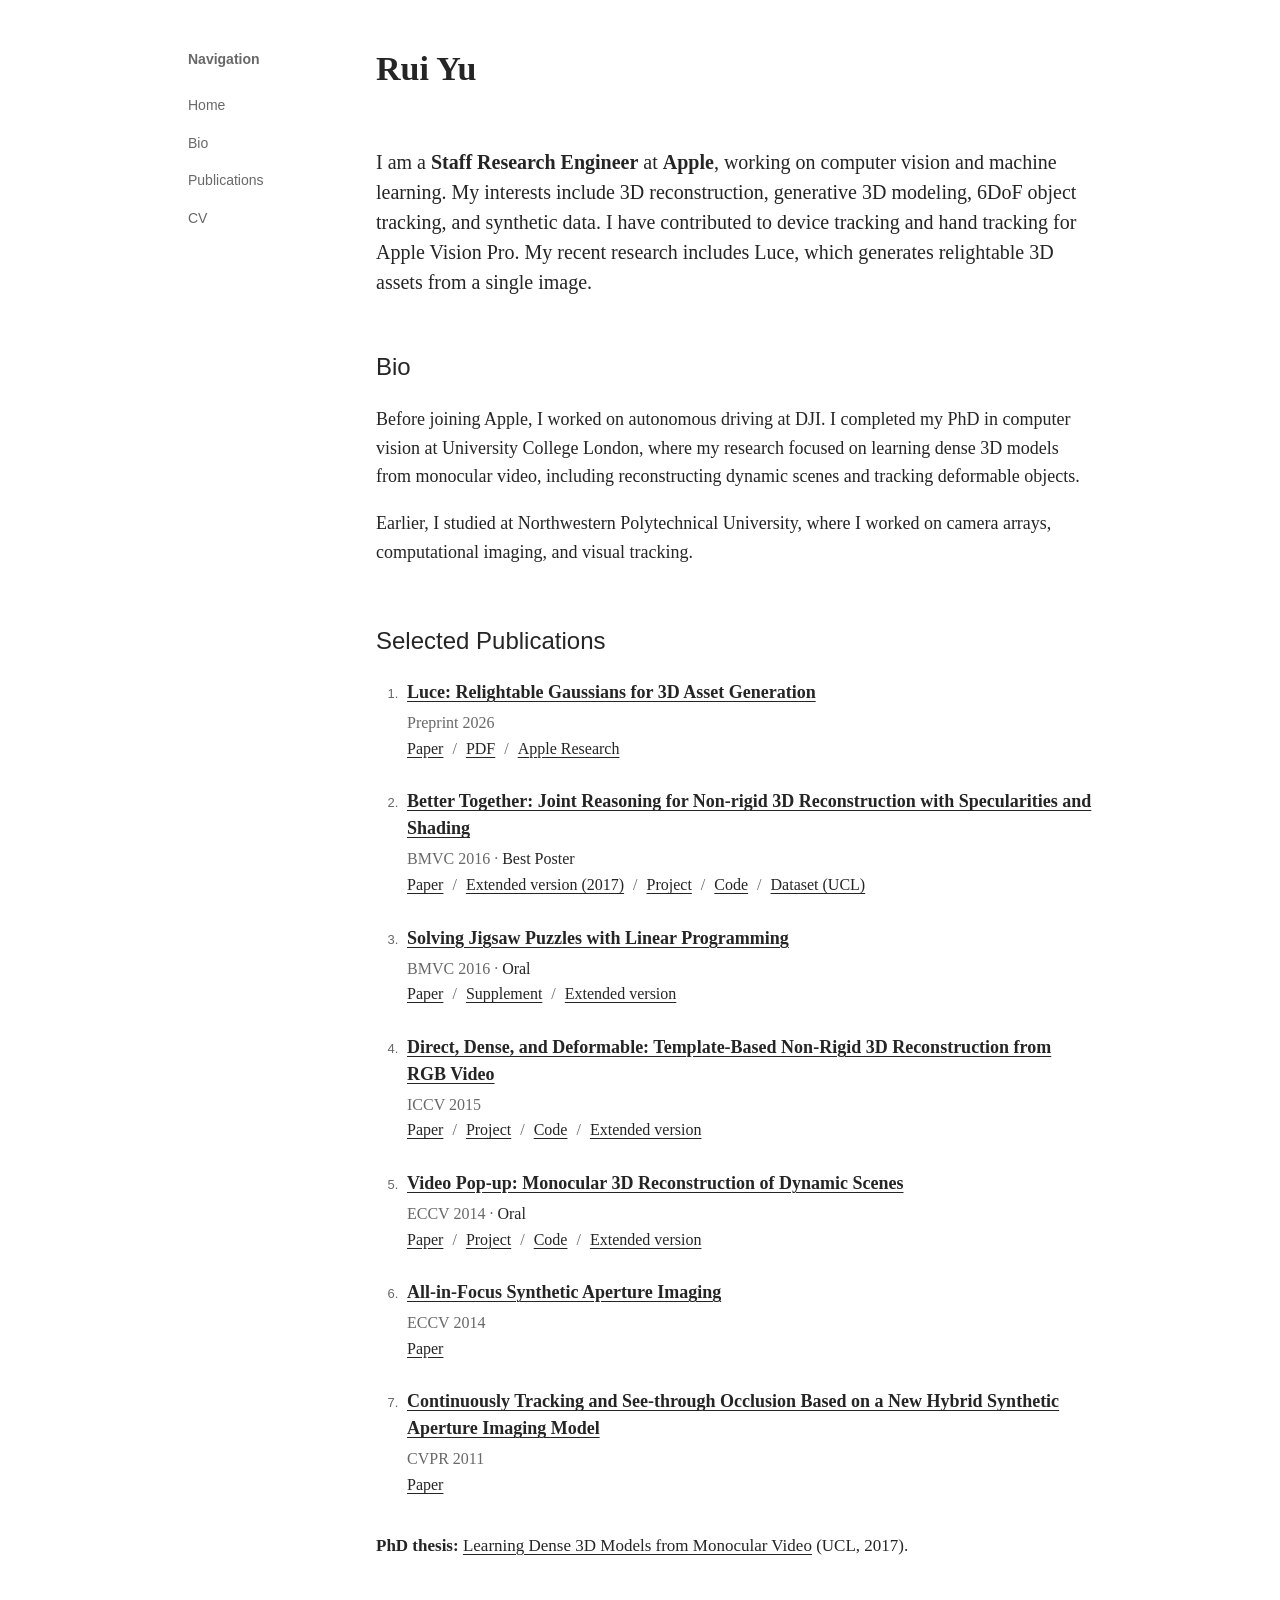
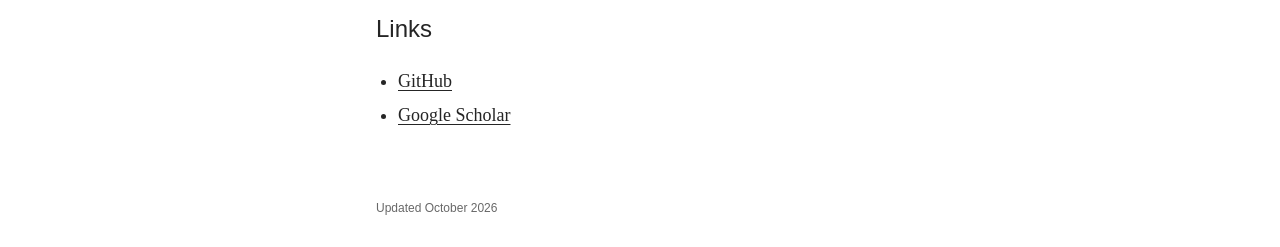
==== public/index.html @ 6ed042af "Regenerate homepage with approved intro and bio" ====
<!doctype html>
<html lang="en">
<head>
  <meta charset="utf-8">
  <meta name="viewport" content="width=device-width, initial-scale=1">
  <meta name="description" content="Rui Yu, Staff Research Engineer at Apple. 3D computer vision, machine learning, and selected publications.">
  <meta name="theme-color" content="#ffffff">
  <meta property="og:type" content="website">
  <meta property="og:title" content="Rui Yu — Computer Vision &amp; Machine Learning">
  <meta property="og:description" content="Rui Yu, Staff Research Engineer at Apple. 3D computer vision, machine learning, and selected publications.">
  <meta property="og:image" content="https://cvfish.github.io/ryu_files/circle.png">
  <meta property="og:url" content="https://cvfish.github.io/">
  <title>Rui Yu — Computer Vision &amp; Machine Learning</title>
  <link rel="canonical" href="https://cvfish.github.io/">
  <link rel="icon" href="assets/favicon.svg" type="image/svg+xml">
  <link rel="stylesheet" href="assets/site.css?v=2719c26b49f0">
  <script src="assets/site.js?v=1bf904010942" defer></script>
</head>
<body class="home-page">
  <a class="skip-link" href="#main">Skip to content</a>
  <div class="site-layout">
  <header class="site-header">
      <p class="nav-label">Navigation</p>
      <nav aria-label="Main navigation">
        <a href="index.html">Home</a>
        <a href="index.html#bio">Bio</a>
        <a href="index.html#publications">Publications</a>
        <a href="cv.html">CV</a>
      </nav>
  </header>
  <main id="main"><header class="home-header"><h1>Rui Yu</h1>
      <p class="intro">I am a <strong>Staff Research Engineer</strong> at <strong>Apple</strong>, working on computer vision and machine learning. My interests include 3D reconstruction, generative 3D modeling, 6DoF object tracking, and synthetic data. I have contributed to device tracking and hand tracking for Apple Vision Pro. My recent research includes Luce, which generates relightable 3D assets from a single image.</p></header>
    <section id="about"><h2 id="bio">Bio</h2><p>Before joining Apple, I worked on autonomous driving at DJI. I completed my PhD in computer vision at University College London, where my research focused on learning dense 3D models from monocular video, including reconstructing dynamic scenes and tracking deformable objects.</p><p>Earlier, I studied at Northwestern Polytechnical University, where I worked on camera arrays, computational imaging, and visual tracking.</p></section>
    <section id="research"><h2 id="publications">Selected Publications</h2>
      <ol class="publications"><li class="publication" id="luce" data-publication>
      <h3 class="pub-title"><a href="https://arxiv.org/abs/2608.23943">Luce: Relightable Gaussians for 3D Asset Generation</a></h3>
      <p class="pub-meta">Preprint 2026</p>
      <div class="pub-links"><a href="https://arxiv.org/abs/2608.23943">Paper</a><a href="https://arxiv.org/pdf/2608.23943">PDF</a><a href="https://machinelearning.apple.com/research/relightable-gaussians-3d-generation">Apple Research</a></div></li><li class="publication" id="better-together" data-publication>
      <h3 class="pub-title"><a href="projects/better-together/">Better Together: Joint Reasoning for Non-rigid 3D Reconstruction with Specularities and Shading</a></h3>
      <p class="pub-meta">BMVC 2016 · <span class="award">Best Poster</span></p>
      <div class="pub-links"><a href="papers/better_together.pdf">Paper</a><a href="https://arxiv.org/abs/1708.01654">Extended version (2017)</a><a href="projects/better-together/">Project</a><a href="https://github.com/qilon/PangaeaTracking">Code</a><a href="http://www0.cs.ucl.ac.uk/staff/Qi.Liu/bmvc16/synth_datasets.zip">Dataset (UCL)</a></div></li><li class="publication" id="jigsaw" data-publication>
      <h3 class="pub-title"><a href="papers/Jigsaw_final_compressed.pdf">Solving Jigsaw Puzzles with Linear Programming</a></h3>
      <p class="pub-meta">BMVC 2016 · <span class="award">Oral</span></p>
      <div class="pub-links"><a href="papers/Jigsaw_final_compressed.pdf">Paper</a><a href="papers/Jigsaw_sup_bmvc_final.pdf">Supplement</a><a href="https://arxiv.org/abs/1511.04472">Extended version</a></div></li><li class="publication" id="direct-dense-deformable" data-publication>
      <h3 class="pub-title"><a href="projects/direct-dense-deformable/">Direct, Dense, and Deformable: Template-Based Non-Rigid 3D Reconstruction from RGB Video</a></h3>
      <p class="pub-meta">ICCV 2015</p>
      <div class="pub-links"><a href="papers/direct_nrsfm.pdf">Paper</a><a href="projects/direct-dense-deformable/">Project</a><a href="https://github.com/cvfish/PangaeaTracking">Code</a><a href="papers/pami-compressed.pdf">Extended version</a></div></li><li class="publication" id="video-popup" data-publication>
      <h3 class="pub-title"><a href="projects/video-popup/">Video Pop-up: Monocular 3D Reconstruction of Dynamic Scenes</a></h3>
      <p class="pub-meta">ECCV 2014 · <span class="award">Oral</span></p>
      <div class="pub-links"><a href="papers/VideoPopup.pdf">Paper</a><a href="projects/video-popup/">Project</a><a href="https://github.com/cvfish/VideoPopup">Code</a><a href="papers/VideoPopup_pami-compressed.pdf">Extended version</a></div></li><li class="publication" id="all-in-focus" data-publication>
      <h3 class="pub-title"><a href="papers/AllSAI.pdf">All-in-Focus Synthetic Aperture Imaging</a></h3>
      <p class="pub-meta">ECCV 2014</p>
      <div class="pub-links"><a href="papers/AllSAI.pdf">Paper</a></div></li><li class="publication" id="hybrid-imaging" data-publication>
      <h3 class="pub-title"><a href="papers/CVPR2011.pdf">Continuously Tracking and See-through Occlusion Based on a New Hybrid Synthetic Aperture Imaging Model</a></h3>
      <p class="pub-meta">CVPR 2011</p>
      <div class="pub-links"><a href="papers/CVPR2011.pdf">Paper</a></div></li></ol>
      <p class="thesis"><strong>PhD thesis:</strong> <a href="papers/thesis_RuiYu.pdf">Learning Dense 3D Models from Monocular Video</a> (UCL, 2017).</p></section>
    <section class="links-section"><h2>Links</h2><ul>
      <li><a href="https://github.com/cvfish">GitHub</a></li>
      <li><a href="https://scholar.google.com/citations?user=M0xPL9cAAAAJ&amp;hl=en">Google Scholar</a></li>
    </ul></section></main>
  <footer class="site-footer">
    <p>Updated October 2026</p>
  </footer>
  </div>
</body>
</html>
---- public/assets/site.css ----
:root {
  color-scheme: light dark;
  --paper: #fff;
  --ink: #252525;
  --muted: #686868;
  --line: #dedede;
  --sans: -apple-system, BlinkMacSystemFont, "Segoe UI", Arial, sans-serif;
  --serif: Georgia, "Times New Roman", serif;
}
* { box-sizing: border-box; }
html { scroll-behavior: smooth; scroll-padding-top: 28px; }
body { margin: 0; background: var(--paper); color: var(--ink); font: 18px/1.6 var(--serif); }
a { color: inherit; text-decoration-thickness: 1px; text-underline-offset: 3px; }
a:hover { color: var(--muted); }
a:focus-visible, button:focus-visible { outline: 2px solid currentColor; outline-offset: 5px; }
button { font: inherit; cursor: pointer; }
img { display: block; max-width: 100%; height: auto; }
[hidden] { display: none !important; }
p { margin: 0 0 18px; }
h1 { font: 700 34px/1.25 var(--serif); margin: 0 0 28px; }
h2 { font: 500 24px/1.35 var(--sans); margin: 0 0 22px; }
h3 { font: 700 18px/1.5 var(--serif); margin: 0; }
section, [id] { scroll-margin-top: 28px; }
.site-layout { max-width: 952px; margin: 0 auto; padding: 48px 24px 30px; display: grid; grid-template-columns: 140px minmax(0, 1fr); column-gap: 48px; }
.site-header { align-self: start; position: sticky; top: 48px; font: 14px/1.6 var(--sans); color: var(--muted); }
.nav-label { font-weight: 600; margin: 0 0 24px; }
nav { display: flex; flex-direction: column; align-items: flex-start; gap: 15px; }
nav a { text-decoration: none; }
nav a:hover, nav a[aria-current] { text-decoration: underline; color: var(--ink); }
main { min-width: 0; }
.site-footer { grid-column: 2; margin-top: 64px; color: var(--muted); font: 12px/1.5 var(--sans); }
.site-footer p { margin: 0; }
.skip-link { position: absolute; left: 16px; top: -80px; padding: 8px 16px; background: var(--paper); z-index: 10; font-family: var(--sans); }
.skip-link:focus { top: 12px; }
.home-header h1 { margin-bottom: 56px; }
.home-header .intro { margin: 0; font-size: 20px; line-height: 1.5; }
.home-page section { margin-top: 54px; }
.home-page #research { margin-top: 58px; }
.publications { margin: 0; padding-left: 26px; }
.publication { padding-left: 5px; margin-bottom: 27px; }
.publication::marker { color: var(--muted); font: 13px var(--sans); }
.pub-title { margin: 0 0 4px; }
.pub-meta { margin: 0; font-size: 16px; color: var(--muted); }
.award { color: var(--ink); }
.pub-links { display: flex; flex-wrap: wrap; gap: 0; font-size: 16px; }
.pub-links a + a::before { content: "/"; display: inline-block; margin: 0 9px; color: var(--muted); text-decoration: none; }
.thesis { margin: 34px 0 0; font-size: 17px; }
.project-list { padding-left: 22px; margin: 0; }
.project-list li { padding-left: 4px; margin-bottom: 26px; }
.project-list p { margin: 5px 0; font-size: 16px; color: var(--muted); }
.project-list li > a { font-size: 16px; }
.links-section ul { margin: 0; padding-left: 22px; }
.links-section li { margin-bottom: 5px; }
.page-top, .detail-header { margin-bottom: 38px; }
.page-top h1 { margin: 25px 0 15px; }
.lead { font-size: 20px; }
.back-link { font: 14px/1.6 var(--sans); color: var(--muted); }
.cv-contact { display: flex; flex-wrap: wrap; column-gap: 18px; row-gap: 5px; font-size: 16px; }
.page-actions { display: flex; flex-wrap: wrap; align-items: center; gap: 12px 20px; margin-top: 22px; font-size: 14px; }
.print-button { border: 0; padding: 0; background: transparent; color: inherit; text-decoration: underline; text-underline-offset: 3px; }
.cv-section { padding: 26px 0; border-top: 1px solid var(--line); }
.cv-section > h2 { margin-bottom: 18px; font-size: 22px; }
.cv-item { margin-bottom: 22px; }
.cv-item:last-child { margin-bottom: 0; }
.cv-item h3 { font-size: 18px; }
.cv-item p { margin: 3px 0 0; font-size: 16px; }
.cv-date { color: var(--muted); font: 13px/1.6 var(--sans) !important; }
.cv-list { margin: 0; padding-left: 22px; font-size: 16px; }
.cv-list li { margin-bottom: 8px; }
.skills { font-size: 16px; margin: 0; }
.archive-note { padding-top: 24px; border-top: 1px solid var(--line); font-size: 14px; color: var(--muted); }
.eyebrow { font: 14px/1.6 var(--sans); color: var(--muted); }
.detail-header h1 { font-size: 32px; margin: 20px 0; }
.pub-authors { font-size: 17px; }
.detail-figure { margin: 0 0 38px; padding: 16px; background: #fff; border: 1px solid var(--line); }
.detail-figure img { max-height: 450px; width: 100%; object-fit: contain; }
.prose h2 { margin: 35px 0 18px; }
.video-link { display: block; margin-bottom: 20px; }
.video-link span { display: block; font-size: 14px; color: var(--muted); }
.detail-footer { border-top: 1px solid var(--line); margin-top: 40px; padding-top: 24px; font-size: 16px; }
@media (prefers-color-scheme: dark) {
  :root { --paper: #111; --ink: #d4d4d4; --muted: #a0a0a0; --line: #383838; }
}
@media (max-width: 720px) {
  .site-layout { display: block; padding: 24px 24px 28px; max-width: 680px; }
  .site-header { position: static; margin-bottom: 44px; }
  .nav-label { display: none; }
  nav { flex-direction: row; flex-wrap: wrap; gap: 12px 23px; font-size: 13px; }
  .home-header h1 { margin-bottom: 30px; }
  .home-header .intro { font-size: 19px; }
  .home-page section, .home-page #research { margin-top: 44px; }
  .site-footer { margin-top: 48px; }
  .publication { margin-bottom: 26px; padding-left: 2px; }
  .pub-title { font-size: 18px; }
  .detail-header h1 { font-size: 28px; }
}
@media (prefers-reduced-motion: reduce) { html { scroll-behavior: auto; } }
@media print {
  :root { color-scheme: light; --paper: #fff; --ink: #111; --muted: #444; --line: #ccc; }
  body { font-size: 10pt; }
  .site-layout { display: block; padding: 0; max-width: none; }
  .site-header, .site-footer, .skip-link, .page-actions, .back-link, .archive-note { display: none; }
  .page-top { margin-bottom: 18pt; }
  .page-top h1 { margin: 0 0 8pt; font-size: 28pt; }
  .lead { font-size: 12pt; }
  .cv-contact { font-size: 9pt; }
  .cv-section { padding: 14pt 0; }
  .cv-section h2 { font-size: 14pt; margin-bottom: 10pt; }
  .cv-item { margin-bottom: 12pt; break-inside: avoid; }
  .cv-item h3 { font-size: 11pt; }
  .cv-item p, .skills, .cv-list { font-size: 10pt; }
  .cv-date { font-size: 9pt !important; }
  a { text-decoration: none; }
  @page { size: A4; margin: 17mm; }
}
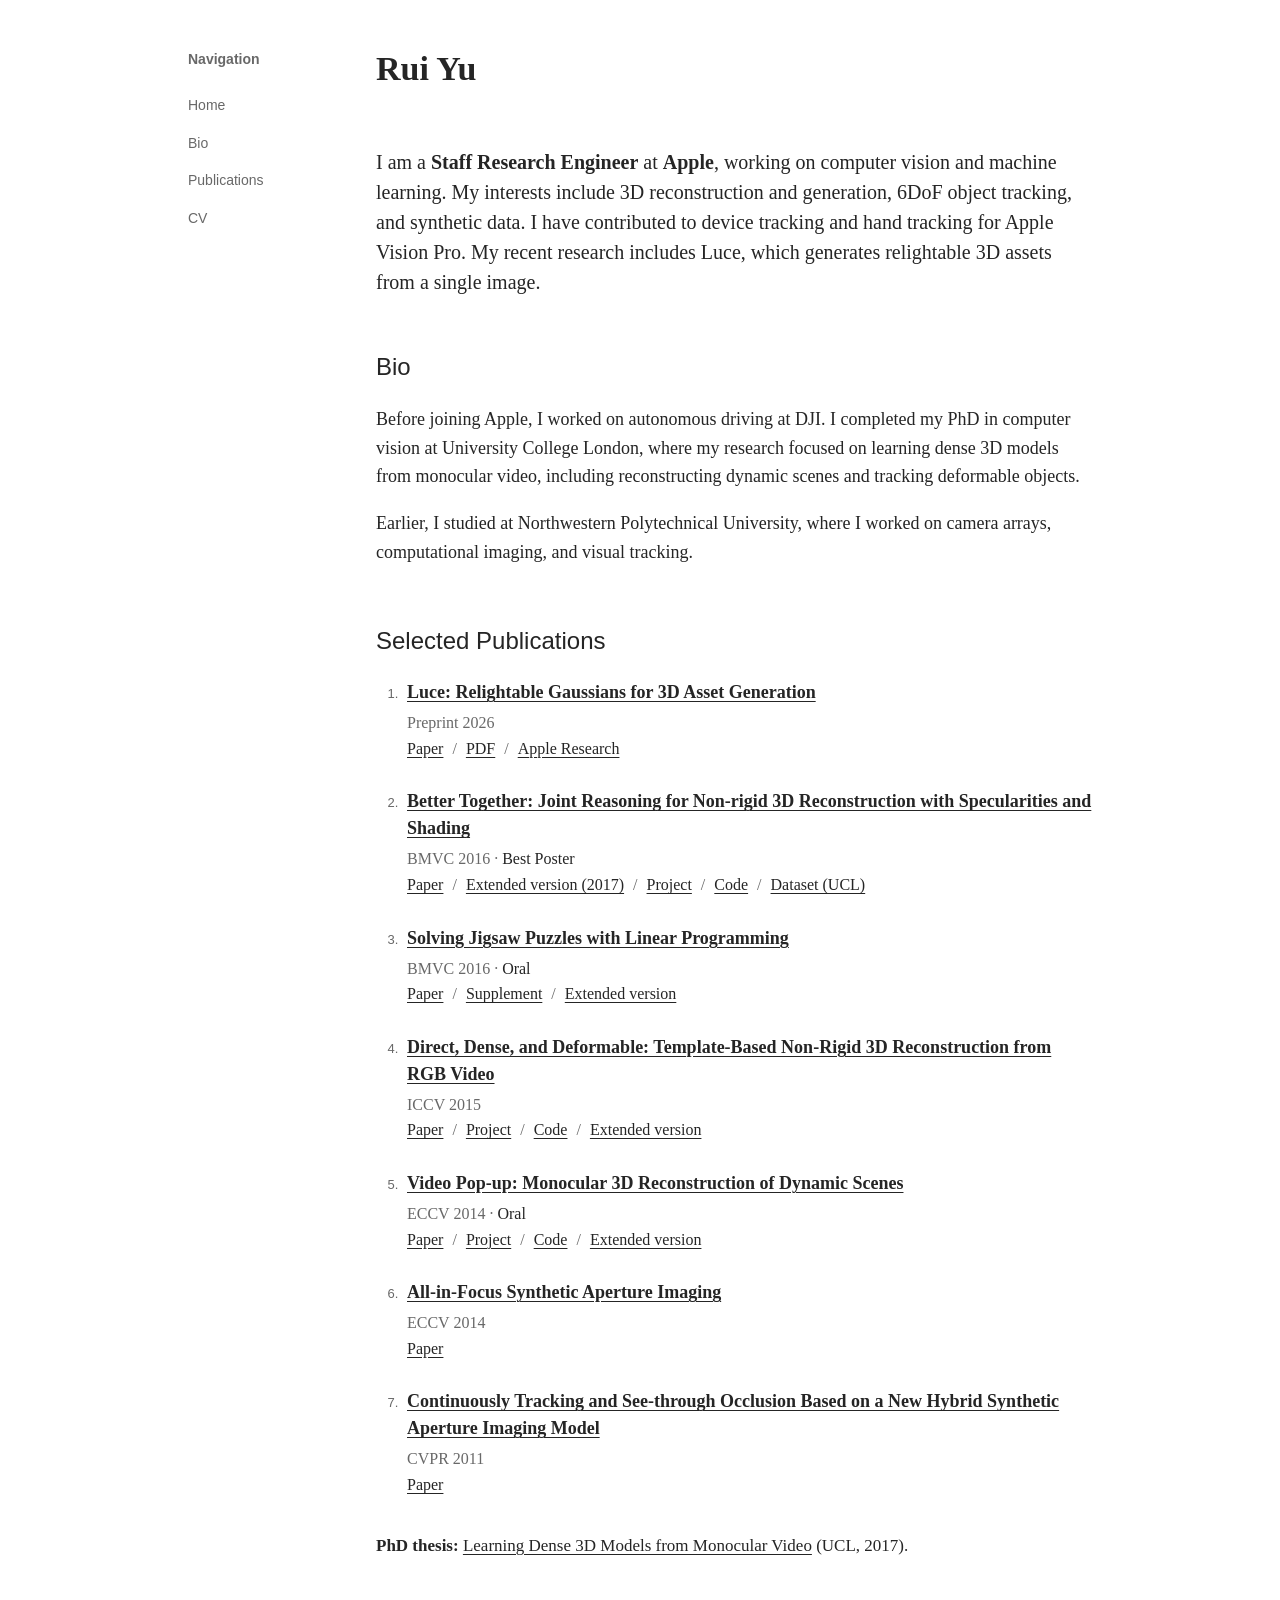
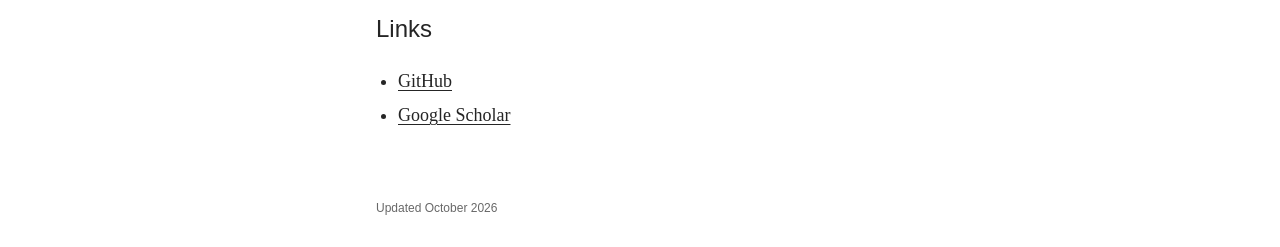
==== commit 06d74366: "Refresh homepage with concise research interests" ====
--- a/public/index.html
+++ b/public/index.html
@@ -29,7 +29,7 @@
       </nav>
   </header>
   <main id="main"><header class="home-header"><h1>Rui Yu</h1>
-      <p class="intro">I am a <strong>Staff Research Engineer</strong> at <strong>Apple</strong>, working on computer vision and machine learning. My interests include 3D reconstruction, generative 3D modeling, 6DoF object tracking, and synthetic data. I have contributed to device tracking and hand tracking for Apple Vision Pro. My recent research includes Luce, which generates relightable 3D assets from a single image.</p></header>
+      <p class="intro">I am a <strong>Staff Research Engineer</strong> at <strong>Apple</strong>, working on computer vision and machine learning. My interests include 3D reconstruction and generation, 6DoF object tracking, and synthetic data. I have contributed to device tracking and hand tracking for Apple Vision Pro. My recent research includes Luce, which generates relightable 3D assets from a single image.</p></header>
     <section id="about"><h2 id="bio">Bio</h2><p>Before joining Apple, I worked on autonomous driving at DJI. I completed my PhD in computer vision at University College London, where my research focused on learning dense 3D models from monocular video, including reconstructing dynamic scenes and tracking deformable objects.</p><p>Earlier, I studied at Northwestern Polytechnical University, where I worked on camera arrays, computational imaging, and visual tracking.</p></section>
     <section id="research"><h2 id="publications">Selected Publications</h2>
       <ol class="publications"><li class="publication" id="luce" data-publication>
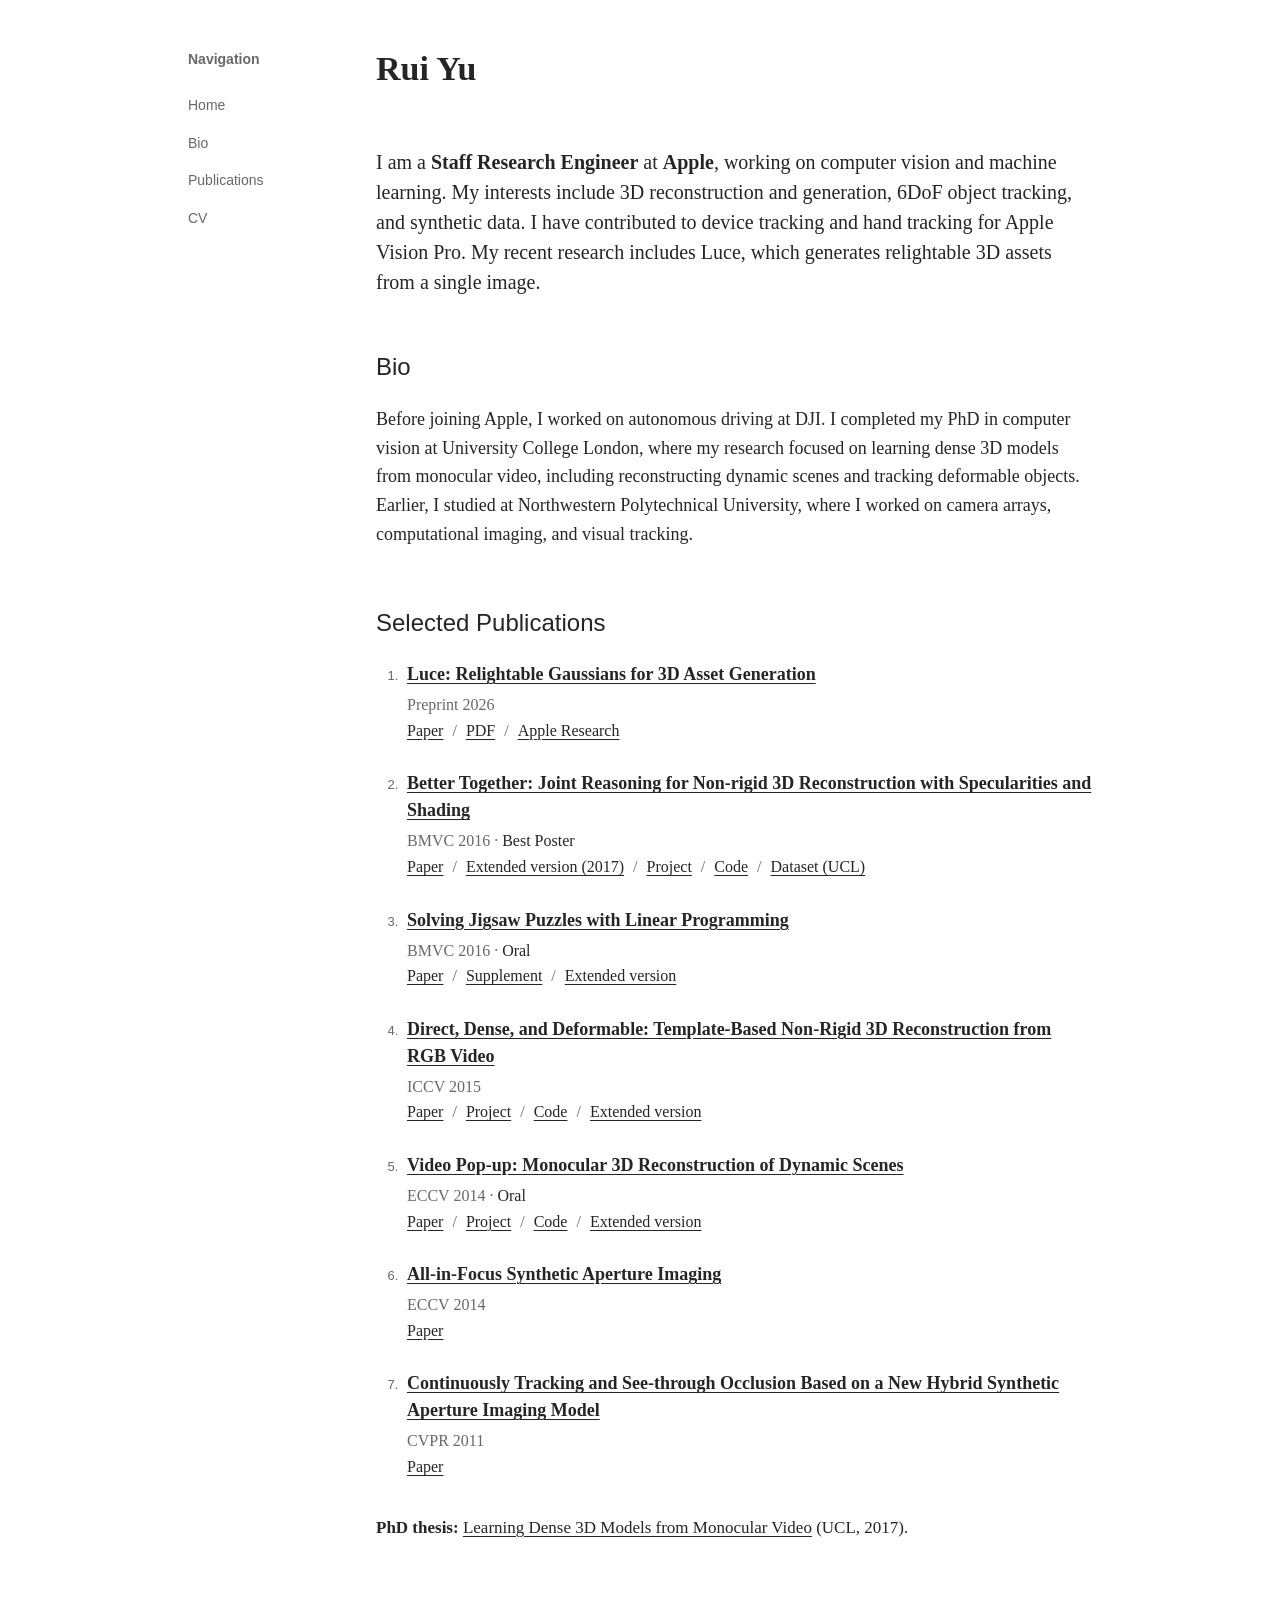
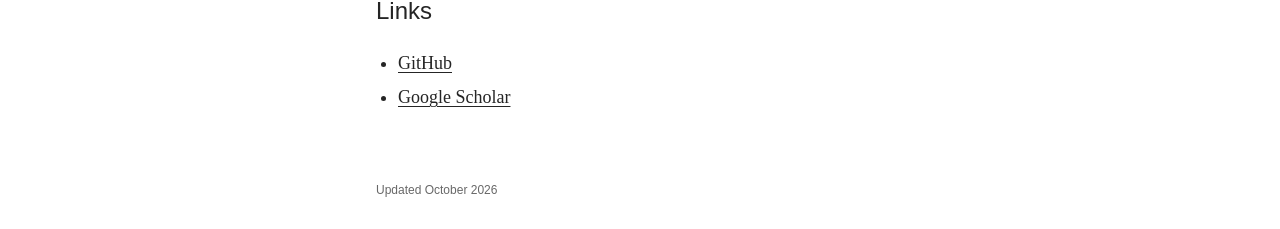
==== commit 879ccc82: "Regenerate homepage with a single bio paragraph" ====
--- a/public/index.html
+++ b/public/index.html
@@ -30,7 +30,7 @@
   </header>
   <main id="main"><header class="home-header"><h1>Rui Yu</h1>
       <p class="intro">I am a <strong>Staff Research Engineer</strong> at <strong>Apple</strong>, working on computer vision and machine learning. My interests include 3D reconstruction and generation, 6DoF object tracking, and synthetic data. I have contributed to device tracking and hand tracking for Apple Vision Pro. My recent research includes Luce, which generates relightable 3D assets from a single image.</p></header>
-    <section id="about"><h2 id="bio">Bio</h2><p>Before joining Apple, I worked on autonomous driving at DJI. I completed my PhD in computer vision at University College London, where my research focused on learning dense 3D models from monocular video, including reconstructing dynamic scenes and tracking deformable objects.</p><p>Earlier, I studied at Northwestern Polytechnical University, where I worked on camera arrays, computational imaging, and visual tracking.</p></section>
+    <section id="about"><h2 id="bio">Bio</h2><p>Before joining Apple, I worked on autonomous driving at DJI. I completed my PhD in computer vision at University College London, where my research focused on learning dense 3D models from monocular video, including reconstructing dynamic scenes and tracking deformable objects. Earlier, I studied at Northwestern Polytechnical University, where I worked on camera arrays, computational imaging, and visual tracking.</p></section>
     <section id="research"><h2 id="publications">Selected Publications</h2>
       <ol class="publications"><li class="publication" id="luce" data-publication>
       <h3 class="pub-title"><a href="https://arxiv.org/abs/2608.23943">Luce: Relightable Gaussians for 3D Asset Generation</a></h3>
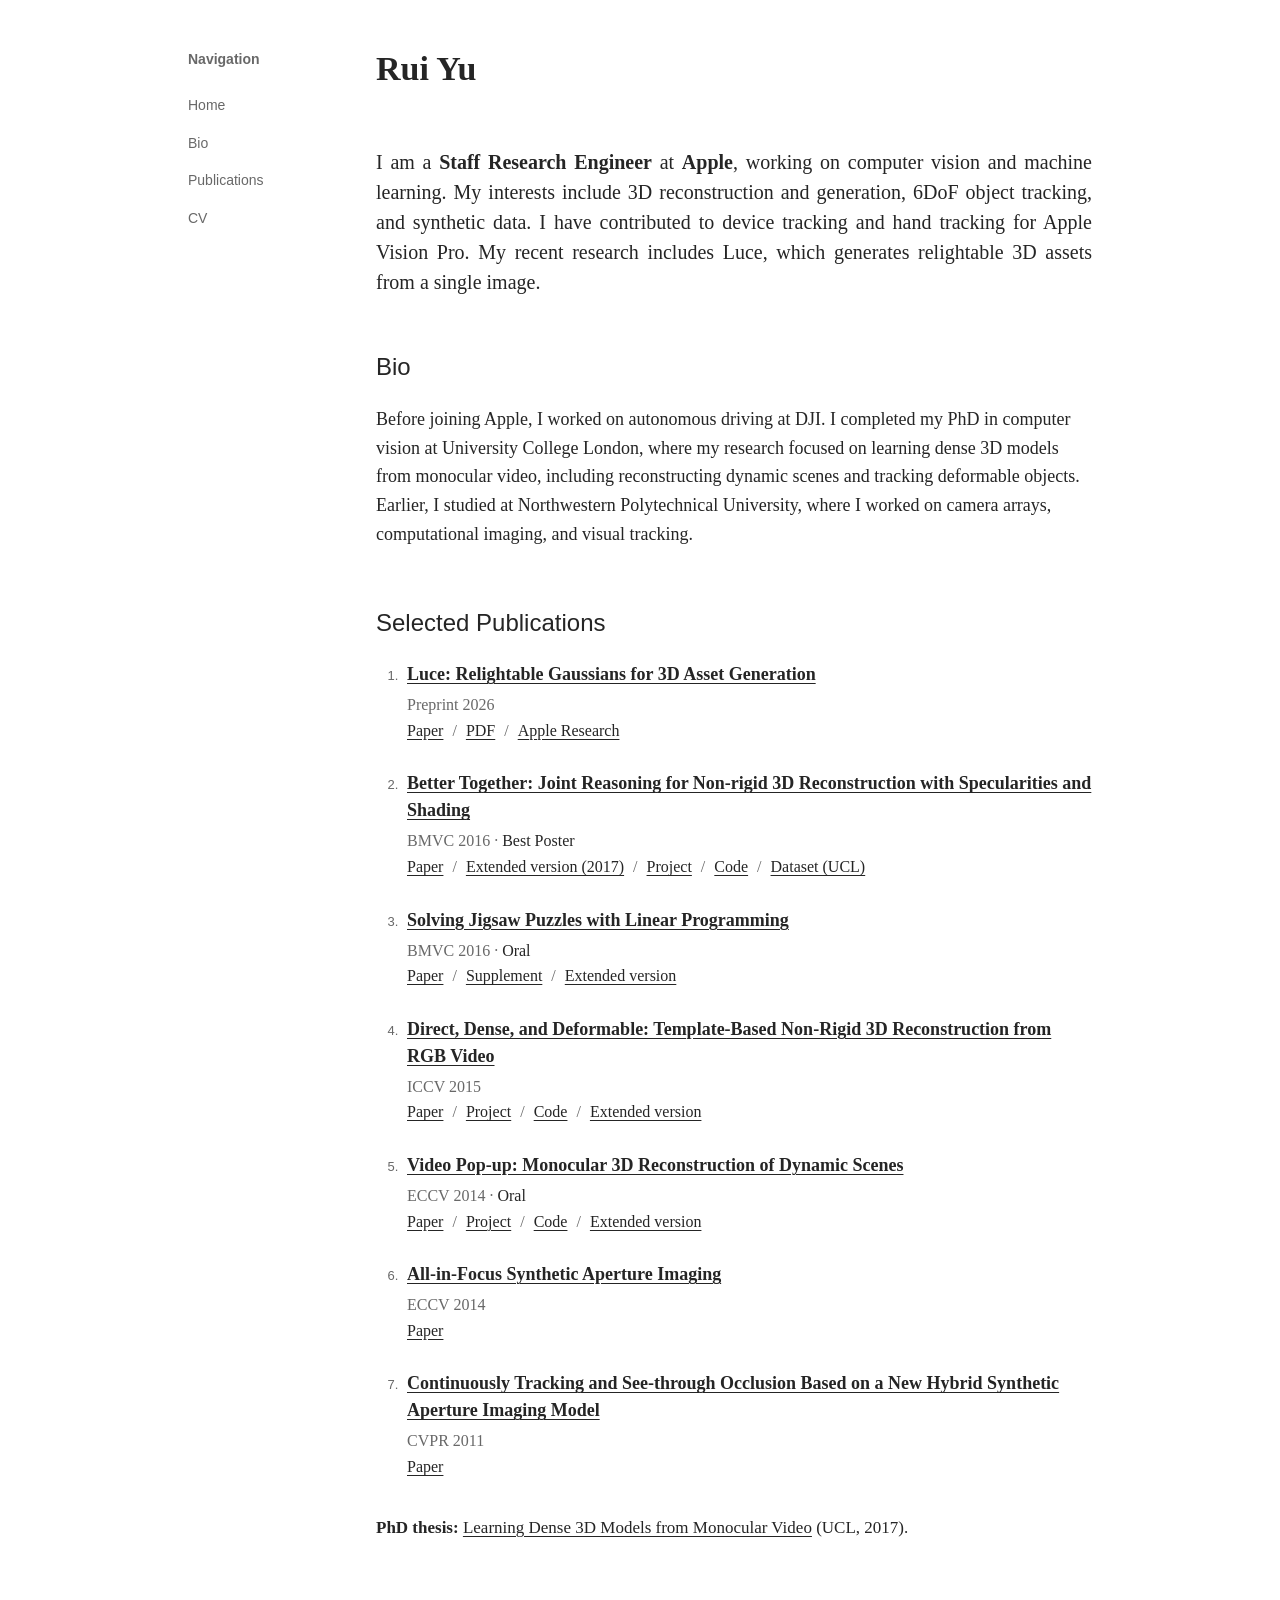
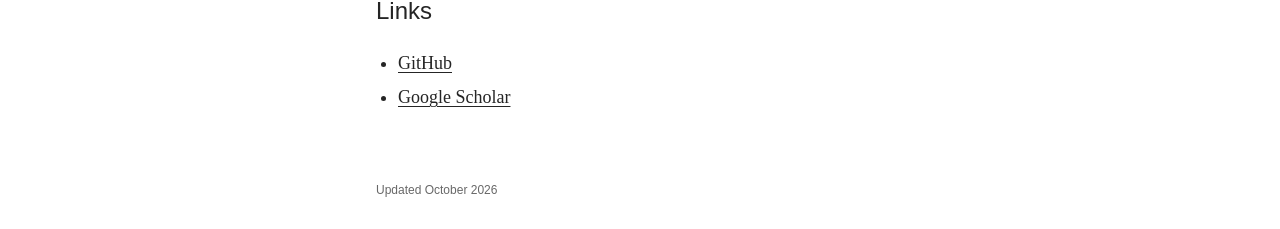
==== commit d056c4d7: "Refresh pages with the updated stylesheet version" ====
--- a/public/index.html
+++ b/public/index.html
@@ -13,7 +13,7 @@
   <title>Rui Yu — Computer Vision &amp; Machine Learning</title>
   <link rel="canonical" href="https://cvfish.github.io/">
   <link rel="icon" href="assets/favicon.svg" type="image/svg+xml">
-  <link rel="stylesheet" href="assets/site.css?v=2719c26b49f0">
+  <link rel="stylesheet" href="assets/site.css?v=7a104c29ac97">
   <script src="assets/site.js?v=1bf904010942" defer></script>
 </head>
 <body class="home-page">
--- a/public/assets/site.css
+++ b/public/assets/site.css
@@ -33,7 +33,7 @@
 .skip-link { position: absolute; left: 16px; top: -80px; padding: 8px 16px; background: var(--paper); z-index: 10; font-family: var(--sans); }
 .skip-link:focus { top: 12px; }
 .home-header h1 { margin-bottom: 56px; }
-.home-header .intro { margin: 0; font-size: 20px; line-height: 1.5; }
+.home-header .intro { margin: 0; font-size: 20px; line-height: 1.5; text-align: justify; hyphens: auto; }
 .home-page section { margin-top: 54px; }
 .home-page #research { margin-top: 58px; }
 .publications { margin: 0; padding-left: 26px; }
@@ -87,7 +87,7 @@
   .nav-label { display: none; }
   nav { flex-direction: row; flex-wrap: wrap; gap: 12px 23px; font-size: 13px; }
   .home-header h1 { margin-bottom: 30px; }
-  .home-header .intro { font-size: 19px; }
+  .home-header .intro { font-size: 19px; text-align: left; hyphens: none; }
   .home-page section, .home-page #research { margin-top: 44px; }
   .site-footer { margin-top: 48px; }
   .publication { margin-bottom: 26px; padding-left: 2px; }
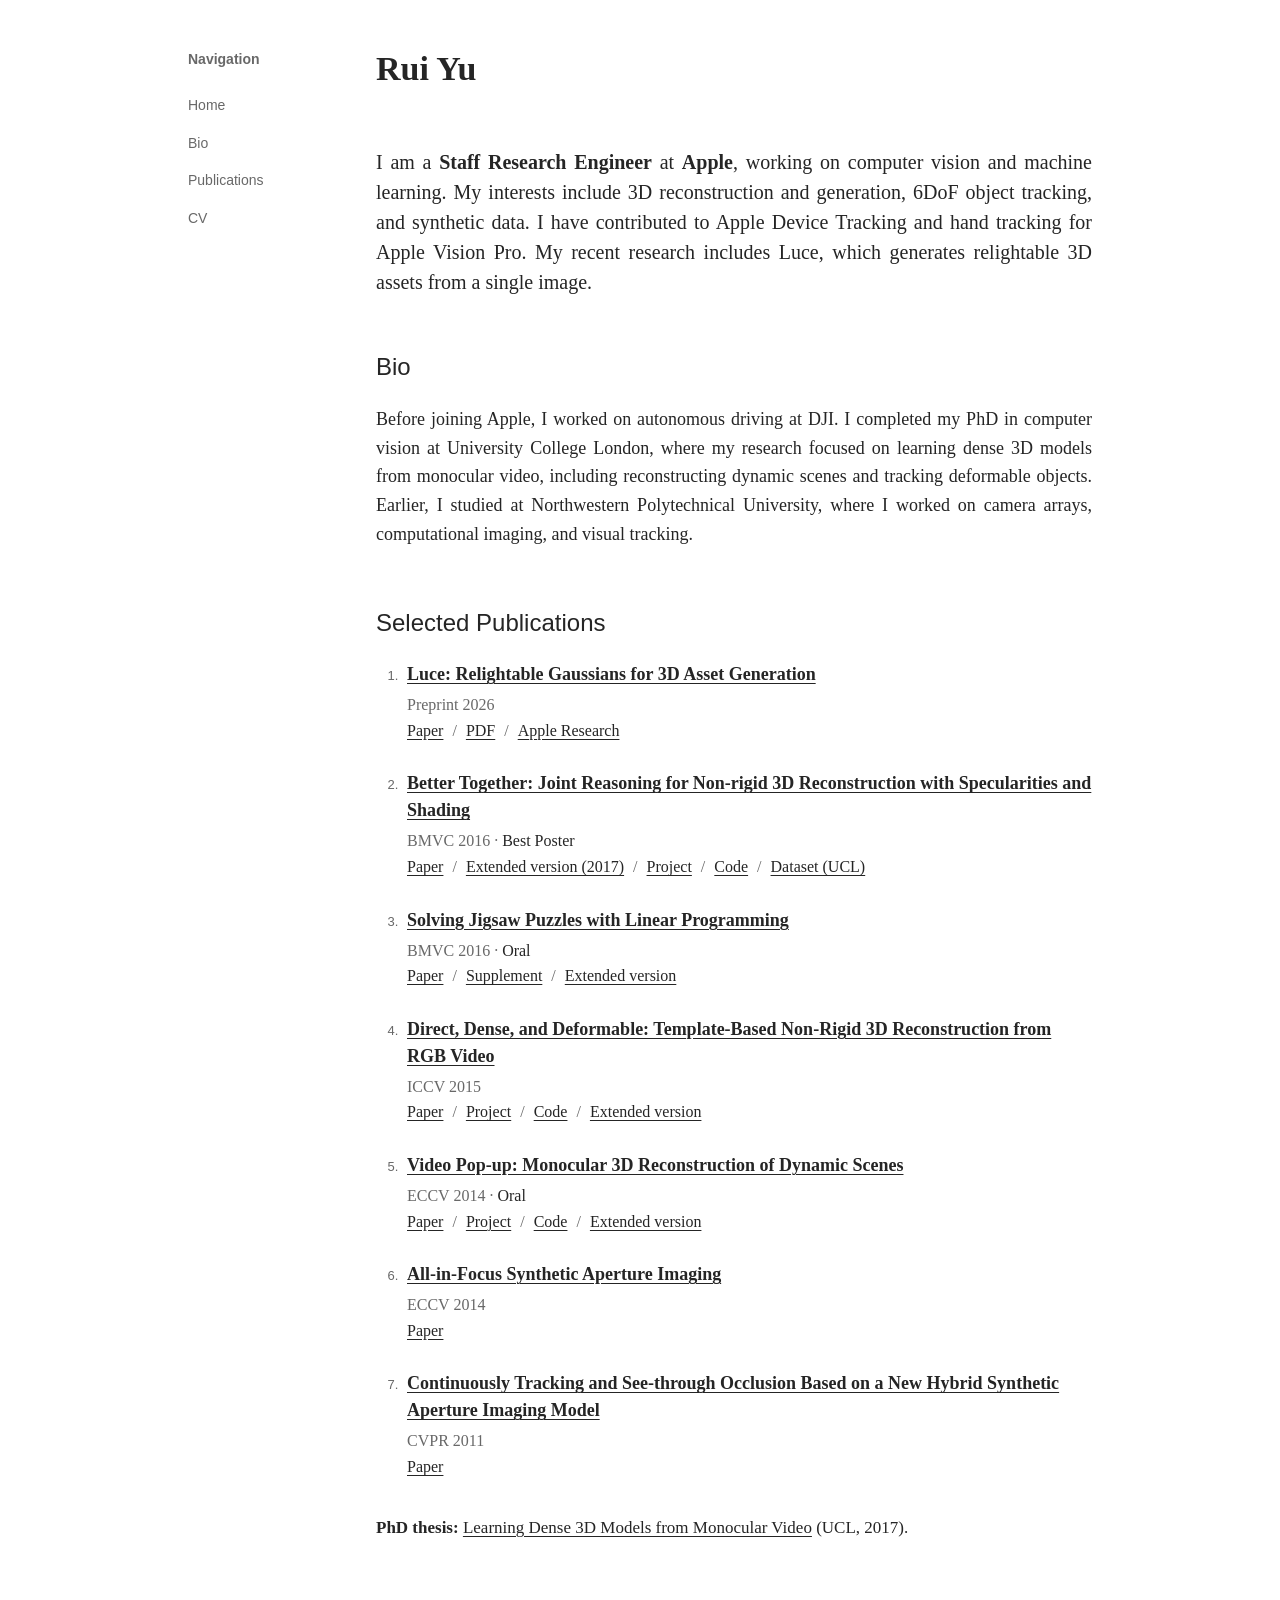
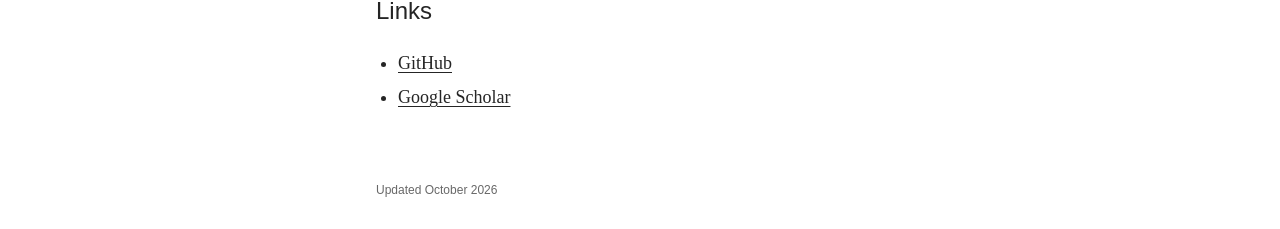
==== commit b6713387: "Refresh pages with Bio alignment and Apple Device Tracking" ====
--- a/public/index.html
+++ b/public/index.html
@@ -13,7 +13,7 @@
   <title>Rui Yu — Computer Vision &amp; Machine Learning</title>
   <link rel="canonical" href="https://cvfish.github.io/">
   <link rel="icon" href="assets/favicon.svg" type="image/svg+xml">
-  <link rel="stylesheet" href="assets/site.css?v=7a104c29ac97">
+  <link rel="stylesheet" href="assets/site.css?v=e4e045e623b4">
   <script src="assets/site.js?v=1bf904010942" defer></script>
 </head>
 <body class="home-page">
@@ -29,7 +29,7 @@
       </nav>
   </header>
   <main id="main"><header class="home-header"><h1>Rui Yu</h1>
-      <p class="intro">I am a <strong>Staff Research Engineer</strong> at <strong>Apple</strong>, working on computer vision and machine learning. My interests include 3D reconstruction and generation, 6DoF object tracking, and synthetic data. I have contributed to device tracking and hand tracking for Apple Vision Pro. My recent research includes Luce, which generates relightable 3D assets from a single image.</p></header>
+      <p class="intro">I am a <strong>Staff Research Engineer</strong> at <strong>Apple</strong>, working on computer vision and machine learning. My interests include 3D reconstruction and generation, 6DoF object tracking, and synthetic data. I have contributed to Apple Device Tracking and hand tracking for Apple Vision Pro. My recent research includes Luce, which generates relightable 3D assets from a single image.</p></header>
     <section id="about"><h2 id="bio">Bio</h2><p>Before joining Apple, I worked on autonomous driving at DJI. I completed my PhD in computer vision at University College London, where my research focused on learning dense 3D models from monocular video, including reconstructing dynamic scenes and tracking deformable objects. Earlier, I studied at Northwestern Polytechnical University, where I worked on camera arrays, computational imaging, and visual tracking.</p></section>
     <section id="research"><h2 id="publications">Selected Publications</h2>
       <ol class="publications"><li class="publication" id="luce" data-publication>
--- a/public/assets/site.css
+++ b/public/assets/site.css
@@ -33,7 +33,8 @@
 .skip-link { position: absolute; left: 16px; top: -80px; padding: 8px 16px; background: var(--paper); z-index: 10; font-family: var(--sans); }
 .skip-link:focus { top: 12px; }
 .home-header h1 { margin-bottom: 56px; }
-.home-header .intro { margin: 0; font-size: 20px; line-height: 1.5; text-align: justify; hyphens: auto; }
+.home-header .intro { margin: 0; font-size: 20px; line-height: 1.5; }
+.home-header .intro, #about p { text-align: justify; hyphens: auto; }
 .home-page section { margin-top: 54px; }
 .home-page #research { margin-top: 58px; }
 .publications { margin: 0; padding-left: 26px; }
@@ -87,7 +88,8 @@
   .nav-label { display: none; }
   nav { flex-direction: row; flex-wrap: wrap; gap: 12px 23px; font-size: 13px; }
   .home-header h1 { margin-bottom: 30px; }
-  .home-header .intro { font-size: 19px; text-align: left; hyphens: none; }
+  .home-header .intro { font-size: 19px; }
+  .home-header .intro, #about p { text-align: left; hyphens: none; }
   .home-page section, .home-page #research { margin-top: 44px; }
   .site-footer { margin-top: 48px; }
   .publication { margin-bottom: 26px; padding-left: 2px; }
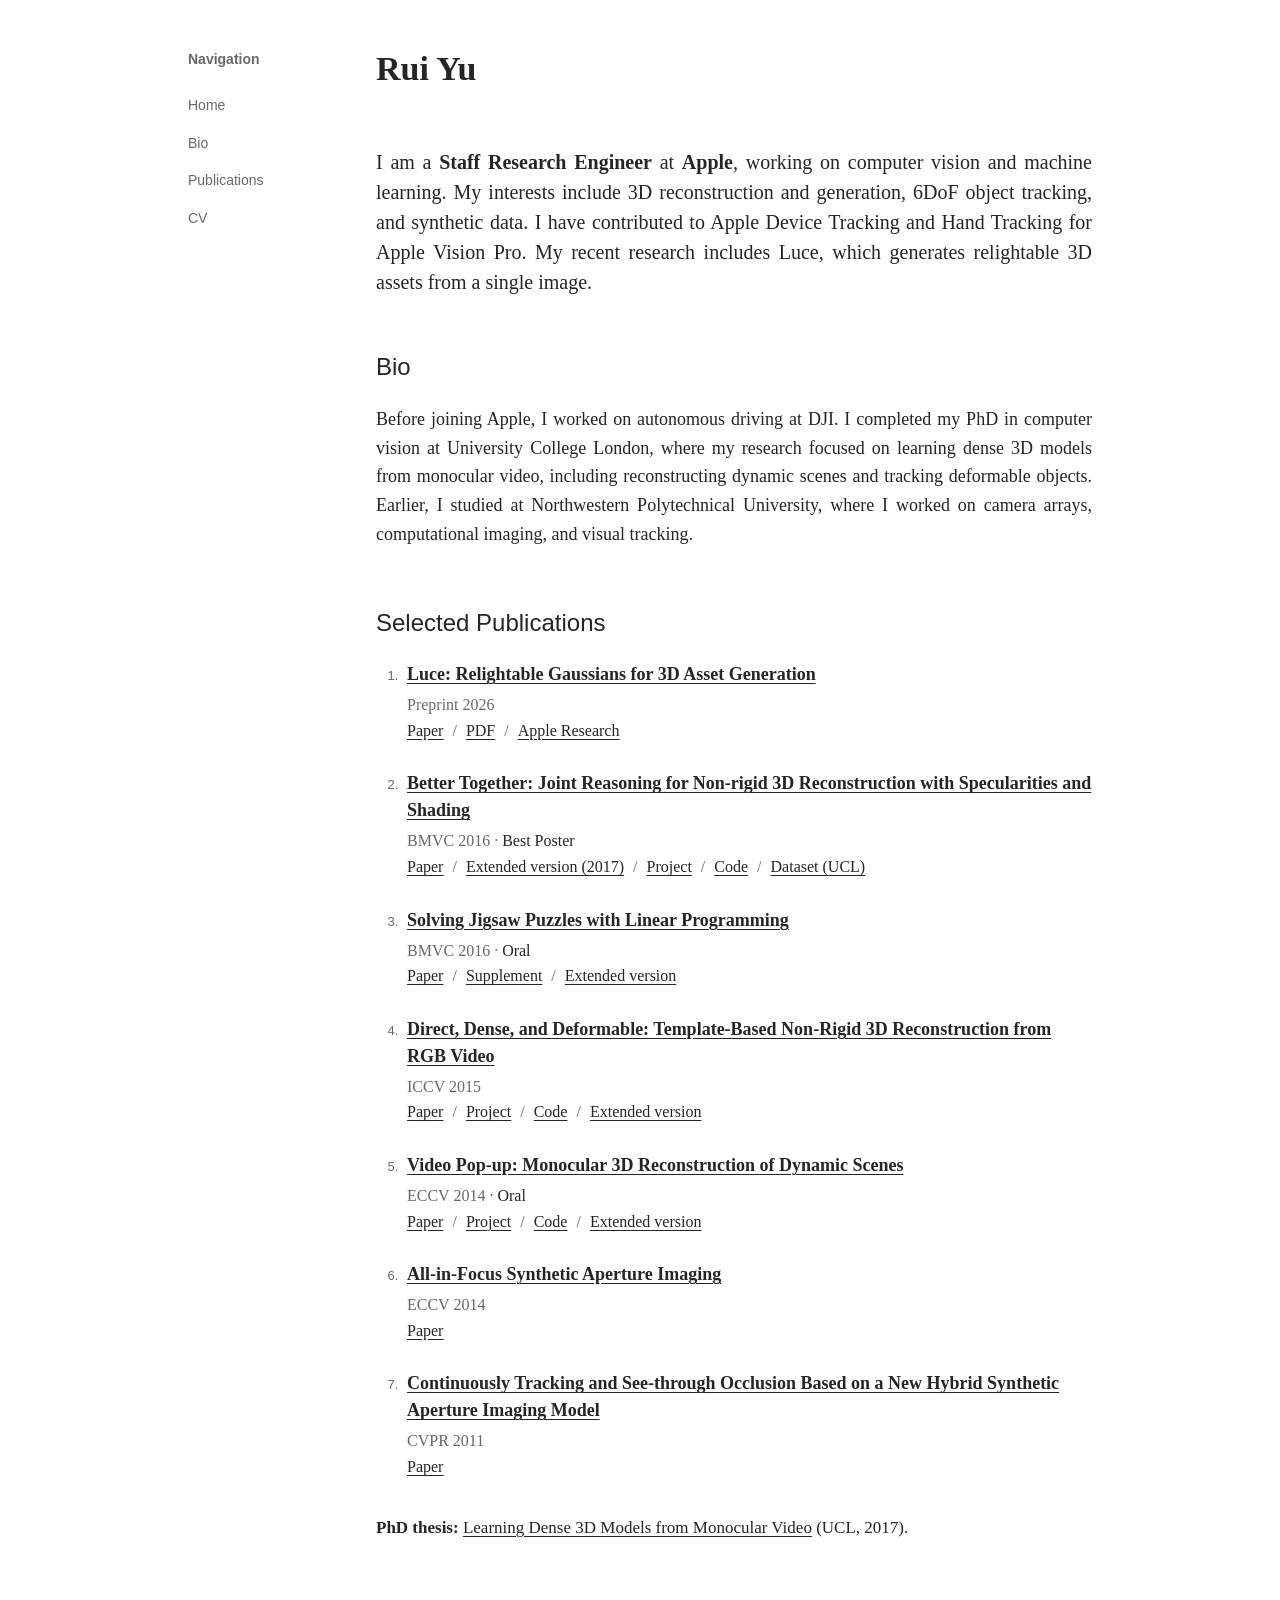
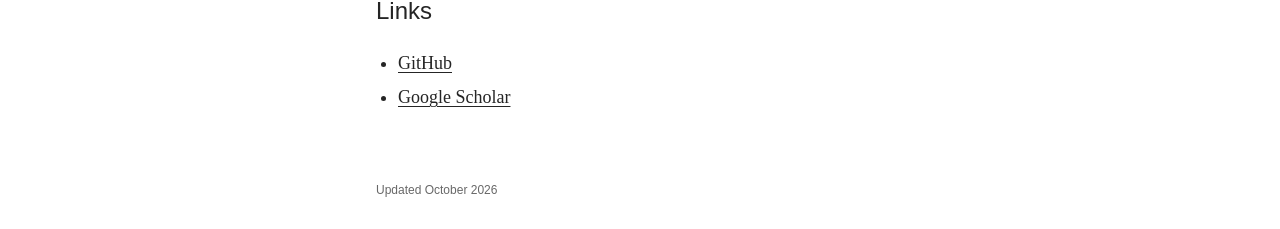
==== commit ec0b4a7e: "Refresh homepage with consistent tracking names" ====
--- a/public/index.html
+++ b/public/index.html
@@ -29,7 +29,7 @@
       </nav>
   </header>
   <main id="main"><header class="home-header"><h1>Rui Yu</h1>
-      <p class="intro">I am a <strong>Staff Research Engineer</strong> at <strong>Apple</strong>, working on computer vision and machine learning. My interests include 3D reconstruction and generation, 6DoF object tracking, and synthetic data. I have contributed to Apple Device Tracking and hand tracking for Apple Vision Pro. My recent research includes Luce, which generates relightable 3D assets from a single image.</p></header>
+      <p class="intro">I am a <strong>Staff Research Engineer</strong> at <strong>Apple</strong>, working on computer vision and machine learning. My interests include 3D reconstruction and generation, 6DoF object tracking, and synthetic data. I have contributed to Apple Device Tracking and Hand Tracking for Apple Vision Pro. My recent research includes Luce, which generates relightable 3D assets from a single image.</p></header>
     <section id="about"><h2 id="bio">Bio</h2><p>Before joining Apple, I worked on autonomous driving at DJI. I completed my PhD in computer vision at University College London, where my research focused on learning dense 3D models from monocular video, including reconstructing dynamic scenes and tracking deformable objects. Earlier, I studied at Northwestern Polytechnical University, where I worked on camera arrays, computational imaging, and visual tracking.</p></section>
     <section id="research"><h2 id="publications">Selected Publications</h2>
       <ol class="publications"><li class="publication" id="luce" data-publication>
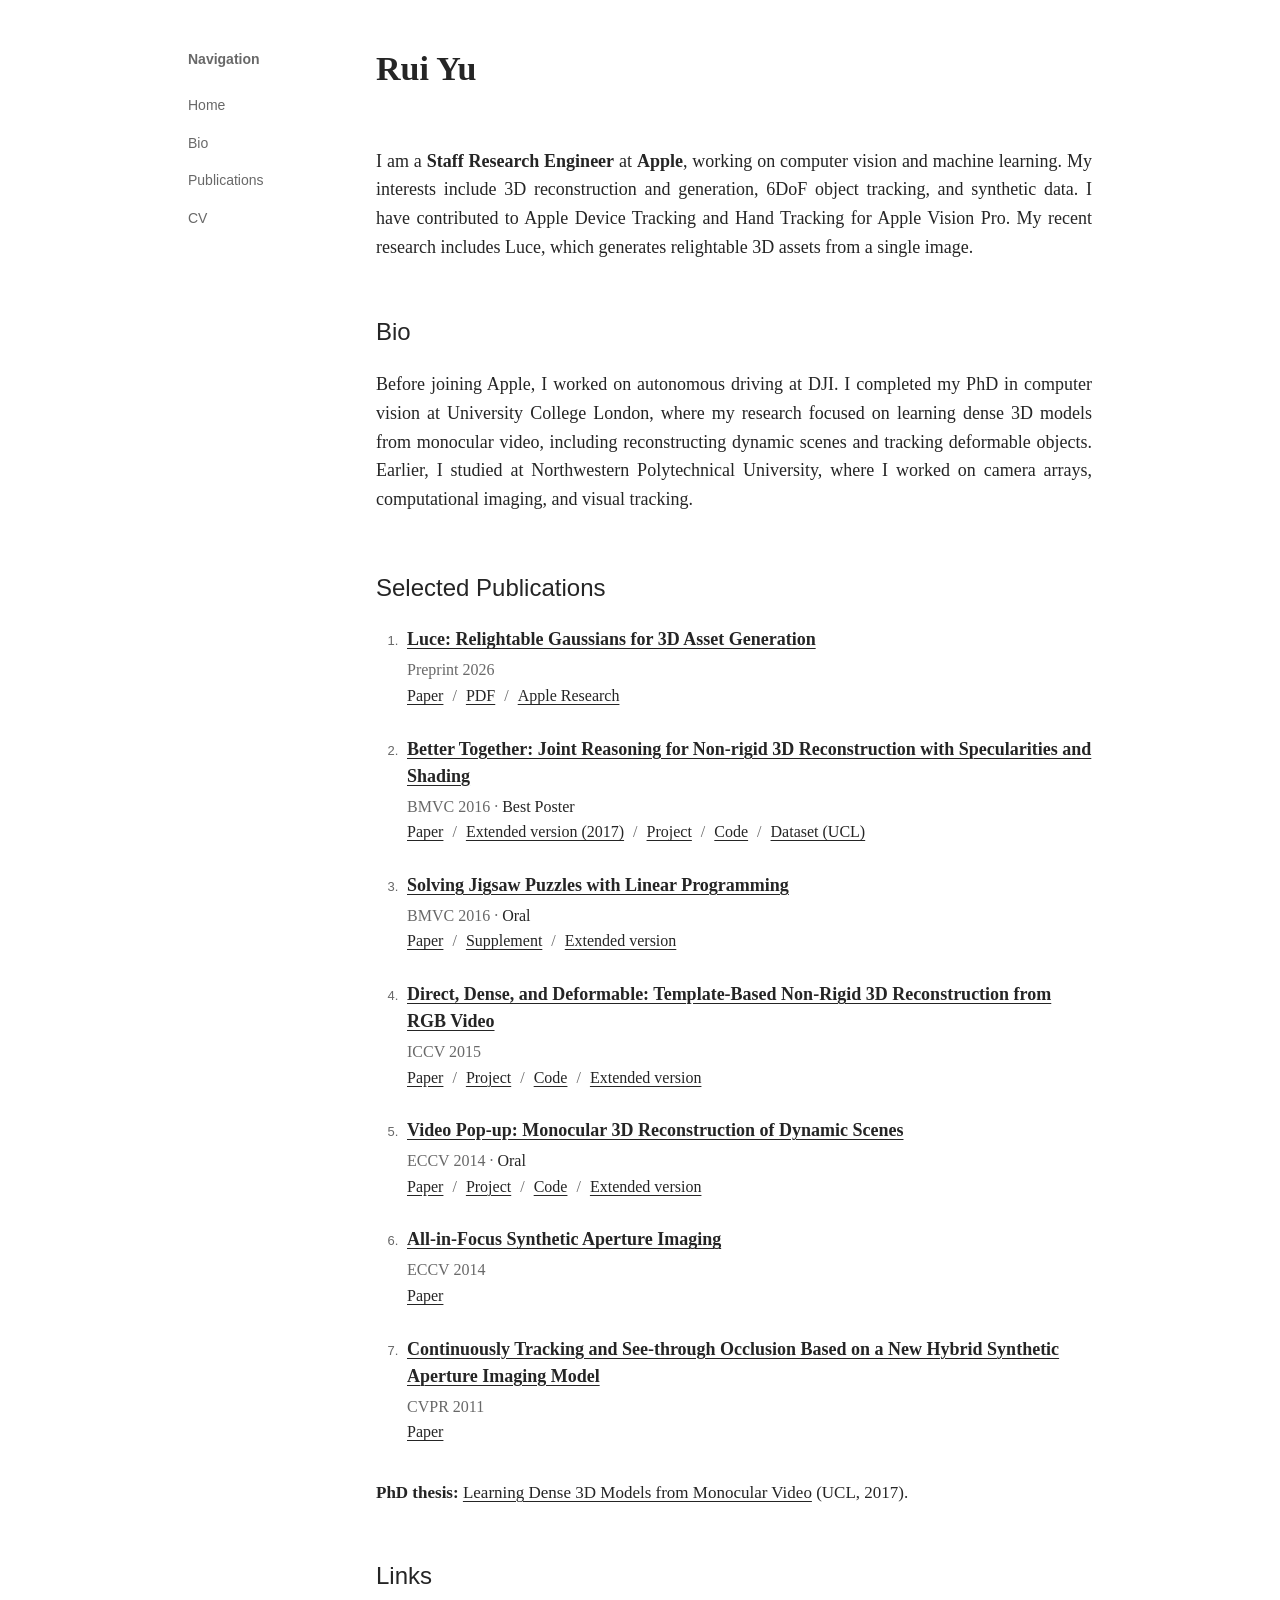
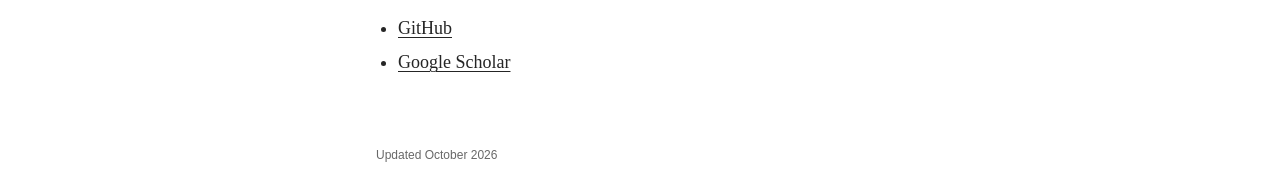
==== commit 92981860: "Refresh pages with matching paragraph typography" ====
--- a/public/index.html
+++ b/public/index.html
@@ -13,7 +13,7 @@
   <title>Rui Yu — Computer Vision &amp; Machine Learning</title>
   <link rel="canonical" href="https://cvfish.github.io/">
   <link rel="icon" href="assets/favicon.svg" type="image/svg+xml">
-  <link rel="stylesheet" href="assets/site.css?v=e4e045e623b4">
+  <link rel="stylesheet" href="assets/site.css?v=fa4f24d99928">
   <script src="assets/site.js?v=1bf904010942" defer></script>
 </head>
 <body class="home-page">
--- a/public/assets/site.css
+++ b/public/assets/site.css
@@ -33,7 +33,7 @@
 .skip-link { position: absolute; left: 16px; top: -80px; padding: 8px 16px; background: var(--paper); z-index: 10; font-family: var(--sans); }
 .skip-link:focus { top: 12px; }
 .home-header h1 { margin-bottom: 56px; }
-.home-header .intro { margin: 0; font-size: 20px; line-height: 1.5; }
+.home-header .intro { margin: 0; font-size: 18px; line-height: 1.6; }
 .home-header .intro, #about p { text-align: justify; hyphens: auto; }
 .home-page section { margin-top: 54px; }
 .home-page #research { margin-top: 58px; }
@@ -88,7 +88,6 @@
   .nav-label { display: none; }
   nav { flex-direction: row; flex-wrap: wrap; gap: 12px 23px; font-size: 13px; }
   .home-header h1 { margin-bottom: 30px; }
-  .home-header .intro { font-size: 19px; }
   .home-header .intro, #about p { text-align: left; hyphens: none; }
   .home-page section, .home-page #research { margin-top: 44px; }
   .site-footer { margin-top: 48px; }
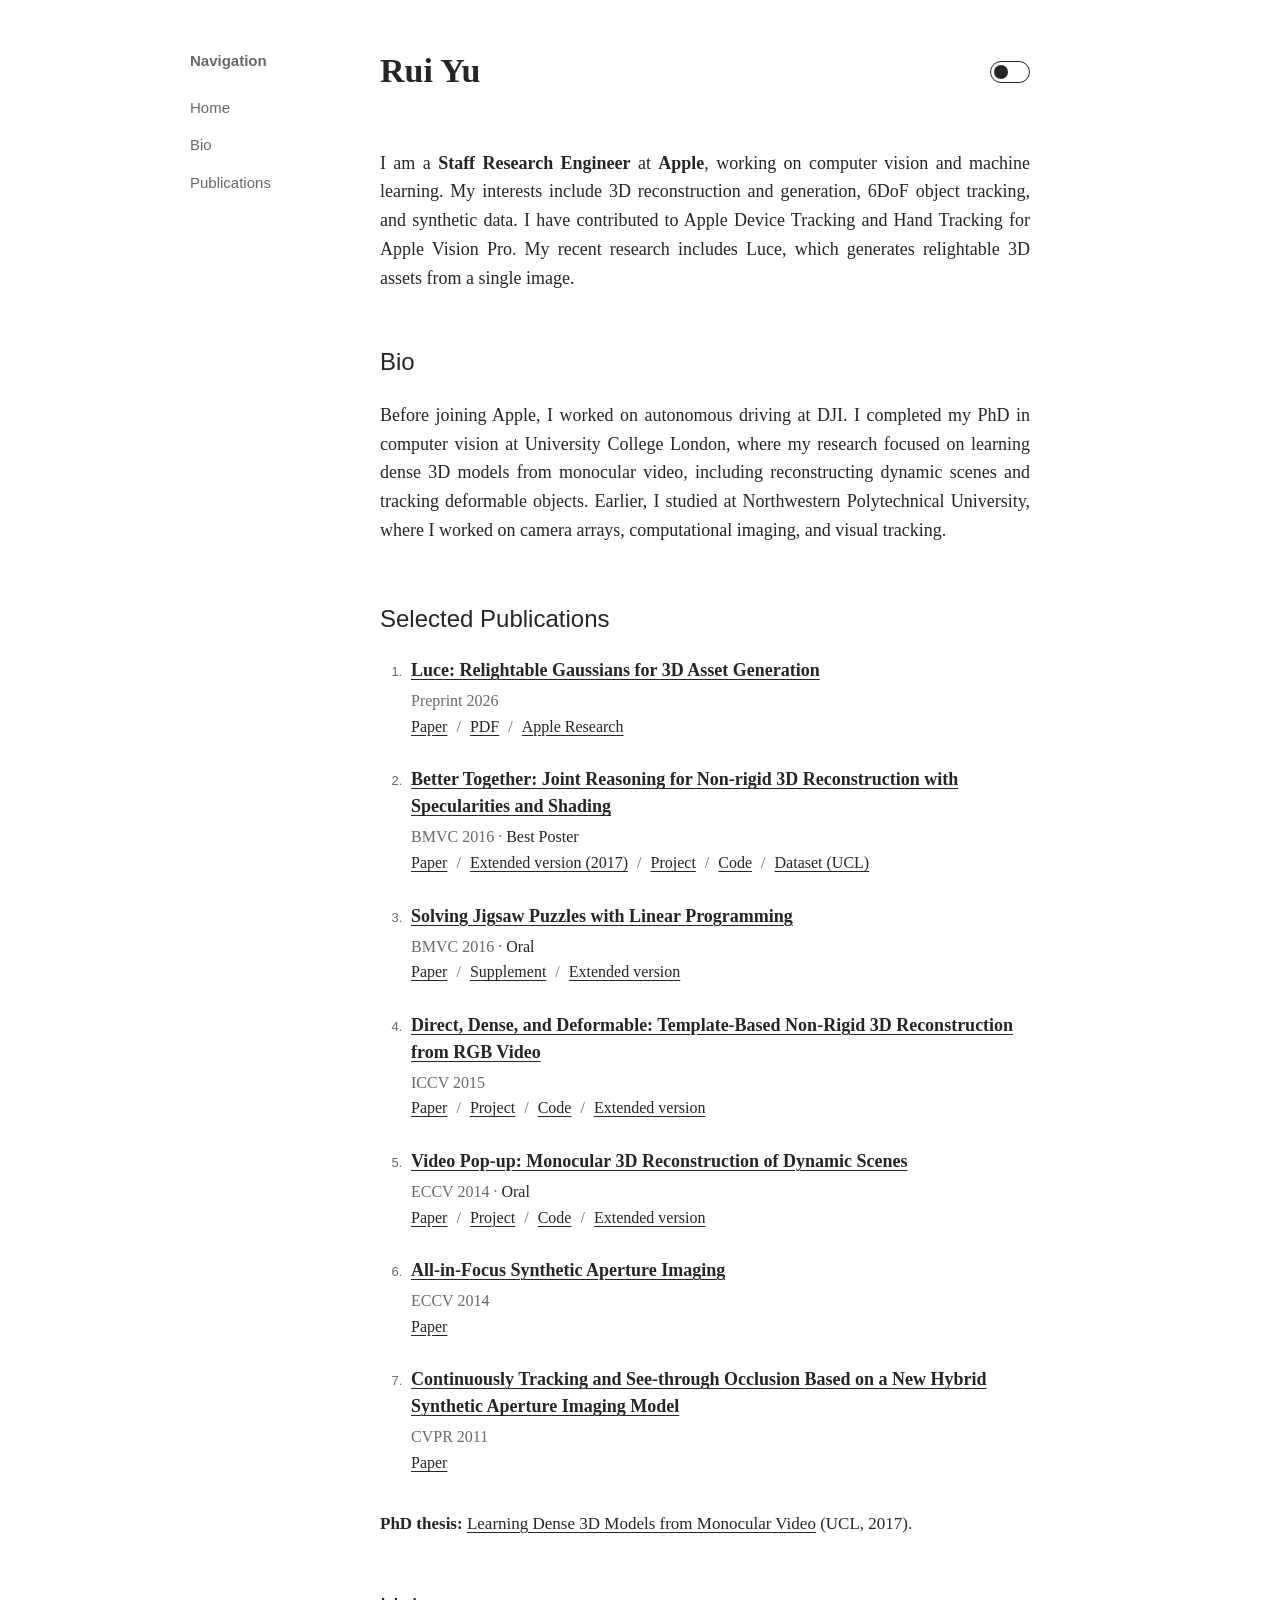
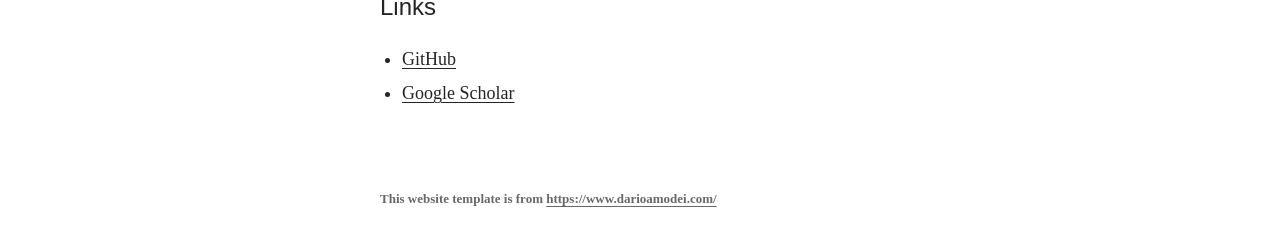
==== commit 9634e08e: "Regenerate pages with navigation, theme controls, and footer credit" ====
--- a/public/index.html
+++ b/public/index.html
@@ -13,22 +13,21 @@
   <title>Rui Yu — Computer Vision &amp; Machine Learning</title>
   <link rel="canonical" href="https://cvfish.github.io/">
   <link rel="icon" href="assets/favicon.svg" type="image/svg+xml">
-  <link rel="stylesheet" href="assets/site.css?v=fa4f24d99928">
-  <script src="assets/site.js?v=1bf904010942" defer></script>
+  <script src="assets/site.js?v=40c6597d5ae6"></script>
+  <link rel="stylesheet" href="assets/site.css?v=ac0bce3eeec9">
 </head>
 <body class="home-page">
   <a class="skip-link" href="#main">Skip to content</a>
   <div class="site-layout">
   <header class="site-header">
-      <p class="nav-label">Navigation</p>
+      <h2 class="nav-label">Navigation</h2>
       <nav aria-label="Main navigation">
-        <a href="index.html">Home</a>
-        <a href="index.html#bio">Bio</a>
-        <a href="index.html#publications">Publications</a>
-        <a href="cv.html">CV</a>
+        <a href="#">Home</a>
+        <a href="#bio">Bio</a>
+        <a href="#publications">Publications</a>
       </nav>
   </header>
-  <main id="main"><header class="home-header"><h1>Rui Yu</h1>
+  <main id="main"><button class="theme-toggle" type="button" role="switch" aria-label="Dark mode" aria-checked="false" data-theme-toggle hidden></button><header class="home-header"><h1>Rui Yu</h1>
       <p class="intro">I am a <strong>Staff Research Engineer</strong> at <strong>Apple</strong>, working on computer vision and machine learning. My interests include 3D reconstruction and generation, 6DoF object tracking, and synthetic data. I have contributed to Apple Device Tracking and Hand Tracking for Apple Vision Pro. My recent research includes Luce, which generates relightable 3D assets from a single image.</p></header>
     <section id="about"><h2 id="bio">Bio</h2><p>Before joining Apple, I worked on autonomous driving at DJI. I completed my PhD in computer vision at University College London, where my research focused on learning dense 3D models from monocular video, including reconstructing dynamic scenes and tracking deformable objects. Earlier, I studied at Northwestern Polytechnical University, where I worked on camera arrays, computational imaging, and visual tracking.</p></section>
     <section id="research"><h2 id="publications">Selected Publications</h2>
@@ -60,7 +59,7 @@
       <li><a href="https://scholar.google.com/citations?user=M0xPL9cAAAAJ&amp;hl=en">Google Scholar</a></li>
     </ul></section></main>
   <footer class="site-footer">
-    <p>Updated October 2026</p>
+    <p class="template-credit"><strong>This website template is from <a href="https://www.darioamodei.com/">https://www.darioamodei.com/</a></strong></p>
   </footer>
   </div>
 </body>
--- a/public/assets/site.css
+++ b/public/assets/site.css
@@ -1,5 +1,5 @@
 :root {
-  color-scheme: light dark;
+  color-scheme: light;
   --paper: #fff;
   --ink: #252525;
   --muted: #686868;
@@ -21,18 +21,23 @@
 h2 { font: 500 24px/1.35 var(--sans); margin: 0 0 22px; }
 h3 { font: 700 18px/1.5 var(--serif); margin: 0; }
 section, [id] { scroll-margin-top: 28px; }
-.site-layout { max-width: 952px; margin: 0 auto; padding: 48px 24px 30px; display: grid; grid-template-columns: 140px minmax(0, 1fr); column-gap: 48px; }
-.site-header { align-self: start; position: sticky; top: 48px; font: 14px/1.6 var(--sans); color: var(--muted); }
-.nav-label { font-weight: 600; margin: 0 0 24px; }
+.site-layout { max-width: 960px; margin: 0 auto; padding: 50px 30px 30px; display: grid; grid-template-columns: 190px minmax(0, 650px); }
+.site-header { align-self: start; position: sticky; top: 50px; padding-right: 30px; font: 500 15px/1.5 var(--sans); color: var(--muted); }
+.nav-label { font: 600 15px/1.5 var(--sans); margin: 0 0 24px; }
 nav { display: flex; flex-direction: column; align-items: flex-start; gap: 15px; }
 nav a { text-decoration: none; }
 nav a:hover, nav a[aria-current] { text-decoration: underline; color: var(--ink); }
-main { min-width: 0; }
+main { min-width: 0; position: relative; }
+.theme-toggle { position: absolute; top: 11px; right: 0; width: 40px; height: 22px; border: 1.5px solid currentColor; border-radius: 20px; padding: 0; background: transparent; color: var(--ink); }
+.theme-toggle::after { content: ""; position: absolute; width: 14px; height: 14px; left: 3px; top: 2.5px; border-radius: 50%; background: currentColor; transition: transform .15s; }
+.theme-toggle[aria-checked="true"]::after { transform: translateX(18px); }
 .site-footer { grid-column: 2; margin-top: 64px; color: var(--muted); font: 12px/1.5 var(--sans); }
 .site-footer p { margin: 0; }
+.site-footer .template-credit { margin-top: 12px; font: 13px/1.6 var(--serif); }
+.template-credit a { overflow-wrap: anywhere; }
 .skip-link { position: absolute; left: 16px; top: -80px; padding: 8px 16px; background: var(--paper); z-index: 10; font-family: var(--sans); }
 .skip-link:focus { top: 12px; }
-.home-header h1 { margin-bottom: 56px; }
+.home-header h1 { margin-bottom: 56px; padding-right: 58px; }
 .home-header .intro { margin: 0; font-size: 18px; line-height: 1.6; }
 .home-header .intro, #about p { text-align: justify; hyphens: auto; }
 .home-page section { margin-top: 54px; }
@@ -79,15 +84,13 @@
 .video-link { display: block; margin-bottom: 20px; }
 .video-link span { display: block; font-size: 14px; color: var(--muted); }
 .detail-footer { border-top: 1px solid var(--line); margin-top: 40px; padding-top: 24px; font-size: 16px; }
+:root[data-theme="dark"] { color-scheme: dark; --paper: #111; --ink: #d4d4d4; --muted: #a0a0a0; --line: #383838; }
 @media (prefers-color-scheme: dark) {
-  :root { --paper: #111; --ink: #d4d4d4; --muted: #a0a0a0; --line: #383838; }
+  :root:not([data-theme="light"]) { color-scheme: dark; --paper: #111; --ink: #d4d4d4; --muted: #a0a0a0; --line: #383838; }
 }
-@media (max-width: 720px) {
-  .site-layout { display: block; padding: 24px 24px 28px; max-width: 680px; }
-  .site-header { position: static; margin-bottom: 44px; }
-  .nav-label { display: none; }
-  nav { flex-direction: row; flex-wrap: wrap; gap: 12px 23px; font-size: 13px; }
-  .home-header h1 { margin-bottom: 30px; }
+@media (max-width: 768px) {
+  .site-layout { display: block; padding: 30px 20px 28px; max-width: 680px; }
+  .site-header { display: none; }
   .home-header .intro, #about p { text-align: left; hyphens: none; }
   .home-page section, .home-page #research { margin-top: 44px; }
   .site-footer { margin-top: 48px; }
@@ -95,12 +98,12 @@
   .pub-title { font-size: 18px; }
   .detail-header h1 { font-size: 28px; }
 }
-@media (prefers-reduced-motion: reduce) { html { scroll-behavior: auto; } }
+@media (prefers-reduced-motion: reduce) { html { scroll-behavior: auto; } .theme-toggle::after { transition: none; } }
 @media print {
-  :root { color-scheme: light; --paper: #fff; --ink: #111; --muted: #444; --line: #ccc; }
+  :root, :root[data-theme] { color-scheme: light; --paper: #fff; --ink: #111; --muted: #444; --line: #ccc; }
   body { font-size: 10pt; }
   .site-layout { display: block; padding: 0; max-width: none; }
-  .site-header, .site-footer, .skip-link, .page-actions, .back-link, .archive-note { display: none; }
+  .site-header, .site-footer, .skip-link, .page-actions, .back-link, .archive-note, .theme-toggle { display: none; }
   .page-top { margin-bottom: 18pt; }
   .page-top h1 { margin: 0 0 8pt; font-size: 28pt; }
   .lead { font-size: 12pt; }
